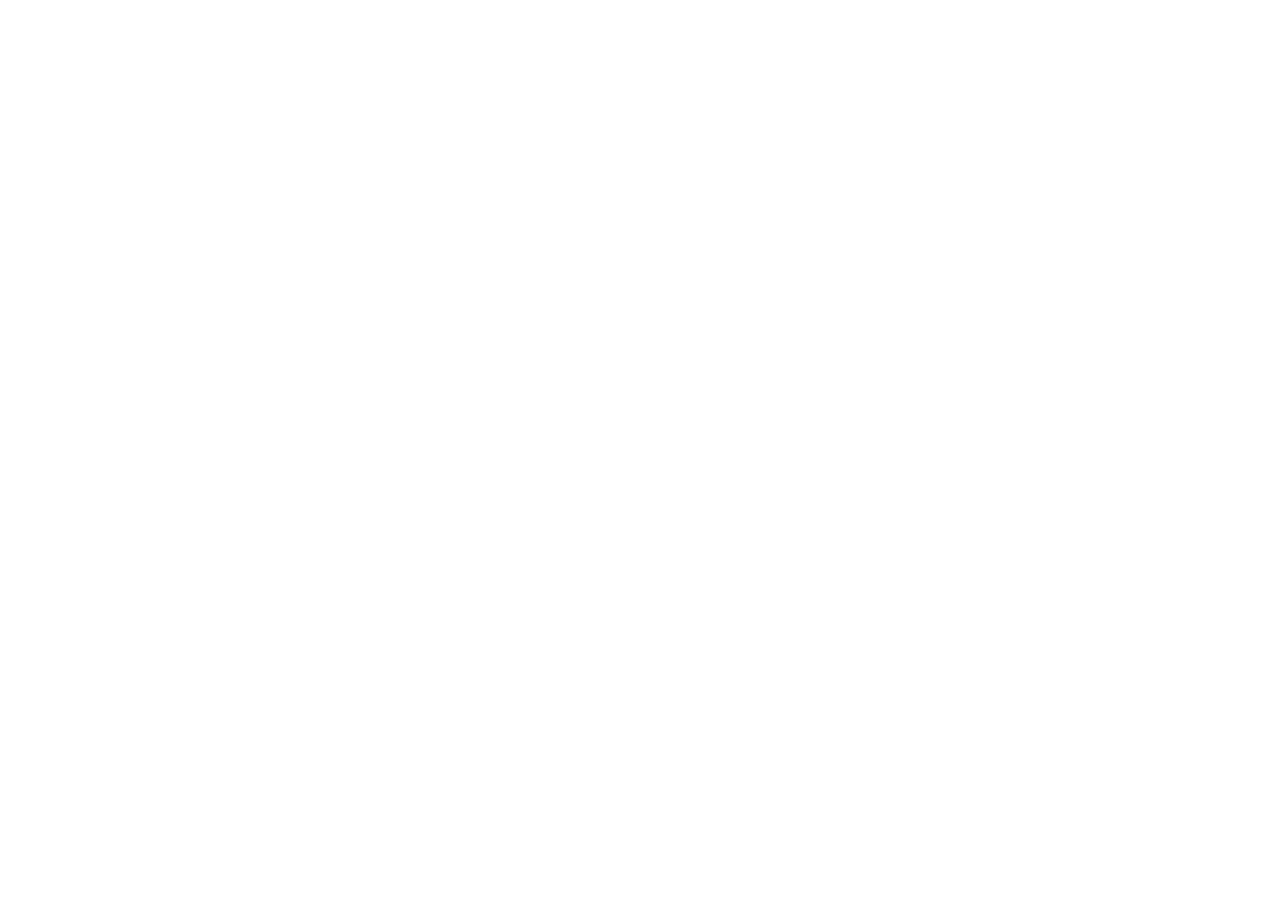
==== index.html @ 3cd995db "Add files via upload" ====
<!doctype html>
<html lang="en">
  <head>
    <meta charset="UTF-8" />
    <link rel="icon" type="image/svg+xml" href="/vite.svg" />
    <meta name="viewport" content="width=device-width, initial-scale=1.0" />
    <link rel="icon" type="image/svg+xml" href="./ptw-icon.svg" />
    <link rel="apple-touch-icon" href="./ptw-icon-192.png" />
    <link rel="manifest" href="./manifest.webmanifest" />
    <meta name="theme-color" content="#8d1118" />
    <title>PTW 2027 — Exam System</title>
    <link href="https://fonts.googleapis.com/css2?family=Montserrat:ital,wght@0,400;0,600;0,700;0,800;0,900;1,700;1,800;1,900&family=Inter:wght@400;500;600&display=swap" rel="stylesheet">
    <script type="module" crossorigin src="./assets/index-CII2FZFn.js"></script>
    <link rel="stylesheet" crossorigin href="./assets/index-BXFouOgL.css">
  </head>
  <body>
    <div id="root"></div>
  </body>
</html>
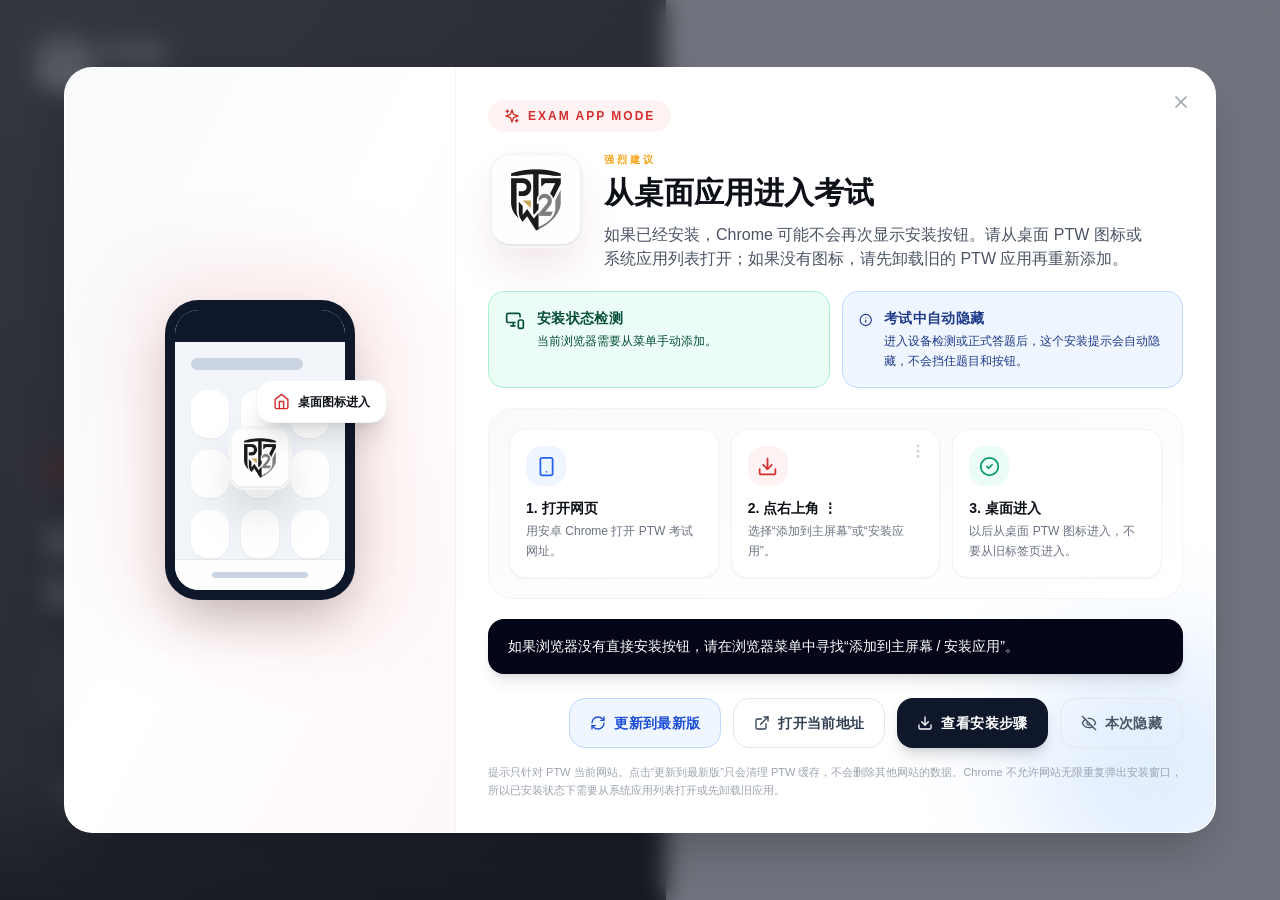
==== commit 6d220ae6: "Add files via upload" ====
--- a/index.html
+++ b/index.html
@@ -2,16 +2,15 @@
 <html lang="en">
   <head>
     <meta charset="UTF-8" />
-    <link rel="icon" type="image/svg+xml" href="/vite.svg" />
     <meta name="viewport" content="width=device-width, initial-scale=1.0" />
-    <link rel="icon" type="image/svg+xml" href="./ptw-icon.svg" />
+    <link rel="manifest" href="./manifest.webmanifest" />
+    <link rel="icon" type="image/png" href="./favicon.png" />
     <link rel="apple-touch-icon" href="./ptw-icon-192.png" />
-    <link rel="manifest" href="./manifest.webmanifest" />
-    <meta name="theme-color" content="#8d1118" />
+    <meta name="theme-color" content="#f8fafc" />
     <title>PTW 2027 — Exam System</title>
     <link href="https://fonts.googleapis.com/css2?family=Montserrat:ital,wght@0,400;0,600;0,700;0,800;0,900;1,700;1,800;1,900&family=Inter:wght@400;500;600&display=swap" rel="stylesheet">
-    <script type="module" crossorigin src="./assets/index-CII2FZFn.js"></script>
-    <link rel="stylesheet" crossorigin href="./assets/index-BXFouOgL.css">
+    <script type="module" crossorigin src="./assets/index-CwmzQbBx.js"></script>
+    <link rel="stylesheet" crossorigin href="./assets/index-B3Q05HJO.css">
   </head>
   <body>
     <div id="root"></div>
--- a/assets/index-B3Q05HJO.css
+++ b/assets/index-B3Q05HJO.css
@@ -0,0 +1 @@
+*,:before,:after{--tw-border-spacing-x: 0;--tw-border-spacing-y: 0;--tw-translate-x: 0;--tw-translate-y: 0;--tw-rotate: 0;--tw-skew-x: 0;--tw-skew-y: 0;--tw-scale-x: 1;--tw-scale-y: 1;--tw-pan-x: ;--tw-pan-y: ;--tw-pinch-zoom: ;--tw-scroll-snap-strictness: proximity;--tw-gradient-from-position: ;--tw-gradient-via-position: ;--tw-gradient-to-position: ;--tw-ordinal: ;--tw-slashed-zero: ;--tw-numeric-figure: ;--tw-numeric-spacing: ;--tw-numeric-fraction: ;--tw-ring-inset: ;--tw-ring-offset-width: 0px;--tw-ring-offset-color: #fff;--tw-ring-color: rgb(59 130 246 / .5);--tw-ring-offset-shadow: 0 0 #0000;--tw-ring-shadow: 0 0 #0000;--tw-shadow: 0 0 #0000;--tw-shadow-colored: 0 0 #0000;--tw-blur: ;--tw-brightness: ;--tw-contrast: ;--tw-grayscale: ;--tw-hue-rotate: ;--tw-invert: ;--tw-saturate: ;--tw-sepia: ;--tw-drop-shadow: ;--tw-backdrop-blur: ;--tw-backdrop-brightness: ;--tw-backdrop-contrast: ;--tw-backdrop-grayscale: ;--tw-backdrop-hue-rotate: ;--tw-backdrop-invert: ;--tw-backdrop-opacity: ;--tw-backdrop-saturate: ;--tw-backdrop-sepia: ;--tw-contain-size: ;--tw-contain-layout: ;--tw-contain-paint: ;--tw-contain-style: }::backdrop{--tw-border-spacing-x: 0;--tw-border-spacing-y: 0;--tw-translate-x: 0;--tw-translate-y: 0;--tw-rotate: 0;--tw-skew-x: 0;--tw-skew-y: 0;--tw-scale-x: 1;--tw-scale-y: 1;--tw-pan-x: ;--tw-pan-y: ;--tw-pinch-zoom: ;--tw-scroll-snap-strictness: proximity;--tw-gradient-from-position: ;--tw-gradient-via-position: ;--tw-gradient-to-position: ;--tw-ordinal: ;--tw-slashed-zero: ;--tw-numeric-figure: ;--tw-numeric-spacing: ;--tw-numeric-fraction: ;--tw-ring-inset: ;--tw-ring-offset-width: 0px;--tw-ring-offset-color: #fff;--tw-ring-color: rgb(59 130 246 / .5);--tw-ring-offset-shadow: 0 0 #0000;--tw-ring-shadow: 0 0 #0000;--tw-shadow: 0 0 #0000;--tw-shadow-colored: 0 0 #0000;--tw-blur: ;--tw-brightness: ;--tw-contrast: ;--tw-grayscale: ;--tw-hue-rotate: ;--tw-invert: ;--tw-saturate: ;--tw-sepia: ;--tw-drop-shadow: ;--tw-backdrop-blur: ;--tw-backdrop-brightness: ;--tw-backdrop-contrast: ;--tw-backdrop-grayscale: ;--tw-backdrop-hue-rotate: ;--tw-backdrop-invert: ;--tw-backdrop-opacity: ;--tw-backdrop-saturate: ;--tw-backdrop-sepia: ;--tw-contain-size: ;--tw-contain-layout: ;--tw-contain-paint: ;--tw-contain-style: }*,:before,:after{box-sizing:border-box;border-width:0;border-style:solid;border-color:#e5e7eb}:before,:after{--tw-content: ""}html,:host{line-height:1.5;-webkit-text-size-adjust:100%;-moz-tab-size:4;-o-tab-size:4;tab-size:4;font-family:ui-sans-serif,system-ui,sans-serif,"Apple Color Emoji","Segoe UI Emoji",Segoe UI Symbol,"Noto Color Emoji";font-feature-settings:normal;font-variation-settings:normal;-webkit-tap-highlight-color:transparent}body{margin:0;line-height:inherit}hr{height:0;color:inherit;border-top-width:1px}abbr:where([title]){-webkit-text-decoration:underline dotted;text-decoration:underline dotted}h1,h2,h3,h4,h5,h6{font-size:inherit;font-weight:inherit}a{color:inherit;text-decoration:inherit}b,strong{font-weight:bolder}code,kbd,samp,pre{font-family:ui-monospace,SFMono-Regular,Menlo,Monaco,Consolas,Liberation Mono,Courier New,monospace;font-feature-settings:normal;font-variation-settings:normal;font-size:1em}small{font-size:80%}sub,sup{font-size:75%;line-height:0;position:relative;vertical-align:baseline}sub{bottom:-.25em}sup{top:-.5em}table{text-indent:0;border-color:inherit;border-collapse:collapse}button,input,optgroup,select,textarea{font-family:inherit;font-feature-settings:inherit;font-variation-settings:inherit;font-size:100%;font-weight:inherit;line-height:inherit;letter-spacing:inherit;color:inherit;margin:0;padding:0}button,select{text-transform:none}button,input:where([type=button]),input:where([type=reset]),input:where([type=submit]){-webkit-appearance:button;background-color:transparent;background-image:none}:-moz-focusring{outline:auto}:-moz-ui-invalid{box-shadow:none}progress{vertical-align:baseline}::-webkit-inner-spin-button,::-webkit-outer-spin-button{height:auto}[type=search]{-webkit-appearance:textfield;outline-offset:-2px}::-webkit-search-decoration{-webkit-appearance:none}::-webkit-file-upload-button{-webkit-appearance:button;font:inherit}summary{display:list-item}blockquote,dl,dd,h1,h2,h3,h4,h5,h6,hr,figure,p,pre{margin:0}fieldset{margin:0;padding:0}legend{padding:0}ol,ul,menu{list-style:none;margin:0;padding:0}dialog{padding:0}textarea{resize:vertical}input::-moz-placeholder,textarea::-moz-placeholder{opacity:1;color:#9ca3af}input::placeholder,textarea::placeholder{opacity:1;color:#9ca3af}button,[role=button]{cursor:pointer}:disabled{cursor:default}img,svg,video,canvas,audio,iframe,embed,object{display:block;vertical-align:middle}img,video{max-width:100%;height:auto}[hidden]:where(:not([hidden=until-found])){display:none}body{font-family:Inter,sans-serif;-webkit-font-smoothing:antialiased}.\!container{width:100%!important}.container{width:100%}@media (min-width: 640px){.\!container{max-width:640px!important}.container{max-width:640px}}@media (min-width: 768px){.\!container{max-width:768px!important}.container{max-width:768px}}@media (min-width: 1024px){.\!container{max-width:1024px!important}.container{max-width:1024px}}@media (min-width: 1280px){.\!container{max-width:1280px!important}.container{max-width:1280px}}@media (min-width: 1536px){.\!container{max-width:1536px!important}.container{max-width:1536px}}.pointer-events-none{pointer-events:none}.visible{visibility:visible}.fixed{position:fixed}.absolute{position:absolute}.relative{position:relative}.sticky{position:sticky}.-inset-16{top:-4rem;right:-4rem;bottom:-4rem;left:-4rem}.-inset-8{top:-2rem;right:-2rem;bottom:-2rem;left:-2rem}.inset-0{top:0;right:0;bottom:0;left:0}.inset-3{top:.75rem;right:.75rem;bottom:.75rem;left:.75rem}.inset-x-0{left:0;right:0}.inset-y-0{top:0;bottom:0}.-bottom-16{bottom:-4rem}.-left-16{left:-4rem}.-left-20{left:-5rem}.-right-0\.5{right:-.125rem}.-right-1{right:-.25rem}.-right-16{right:-4rem}.-right-20{right:-5rem}.-right-8{right:-2rem}.-top-0\.5{top:-.125rem}.-top-1{top:-.25rem}.-top-16{top:-4rem}.-top-20{top:-5rem}.bottom-0{bottom:0}.bottom-20{bottom:5rem}.bottom-3{bottom:.75rem}.bottom-5{bottom:1.25rem}.left-0{left:0}.left-0\.5{left:.125rem}.left-1\/2{left:50%}.left-3{left:.75rem}.left-3\.5{left:.875rem}.left-4{left:1rem}.left-6{left:1.5rem}.right-0{right:0}.right-1\.5{right:.375rem}.right-2{right:.5rem}.right-3{right:.75rem}.right-4{right:1rem}.right-6{right:1.5rem}.top-0{top:0}.top-0\.5{top:.125rem}.top-1\.5{top:.375rem}.top-1\/2{top:50%}.top-2{top:.5rem}.top-20{top:5rem}.top-3{top:.75rem}.top-4{top:1rem}.top-6{top:1.5rem}.top-8{top:2rem}.top-\[116px\]{top:116px}.z-10{z-index:10}.z-30{z-index:30}.z-40{z-index:40}.z-50{z-index:50}.z-\[100\]{z-index:100}.z-\[120\]{z-index:120}.z-\[130\]{z-index:130}.z-\[35\]{z-index:35}.z-\[45\]{z-index:45}.z-\[60\]{z-index:60}.z-\[80\]{z-index:80}.z-\[90\]{z-index:90}.m-2{margin:.5rem}.mx-4{margin-left:1rem;margin-right:1rem}.mx-auto{margin-left:auto;margin-right:auto}.my-5{margin-top:1.25rem;margin-bottom:1.25rem}.-mt-2{margin-top:-.5rem}.mb-0\.5{margin-bottom:.125rem}.mb-1{margin-bottom:.25rem}.mb-1\.5{margin-bottom:.375rem}.mb-10{margin-bottom:2.5rem}.mb-2{margin-bottom:.5rem}.mb-3{margin-bottom:.75rem}.mb-4{margin-bottom:1rem}.mb-5{margin-bottom:1.25rem}.mb-6{margin-bottom:1.5rem}.mb-7{margin-bottom:1.75rem}.mb-8{margin-bottom:2rem}.ml-1{margin-left:.25rem}.ml-1\.5{margin-left:.375rem}.ml-2{margin-left:.5rem}.ml-auto{margin-left:auto}.mr-3{margin-right:.75rem}.mt-0\.5{margin-top:.125rem}.mt-1{margin-top:.25rem}.mt-1\.5{margin-top:.375rem}.mt-2{margin-top:.5rem}.mt-3{margin-top:.75rem}.mt-4{margin-top:1rem}.mt-5{margin-top:1.25rem}.mt-6{margin-top:1.5rem}.mt-8{margin-top:2rem}.line-clamp-2{overflow:hidden;display:-webkit-box;-webkit-box-orient:vertical;-webkit-line-clamp:2}.block{display:block}.inline-block{display:inline-block}.flex{display:flex}.inline-flex{display:inline-flex}.table{display:table}.grid{display:grid}.hidden{display:none}.aspect-\[16\/9\]{aspect-ratio:16/9}.aspect-square{aspect-ratio:1 / 1}.h-0\.5{height:.125rem}.h-1{height:.25rem}.h-1\.5{height:.375rem}.h-1\/2{height:50%}.h-10{height:2.5rem}.h-11{height:2.75rem}.h-12{height:3rem}.h-14{height:3.5rem}.h-16{height:4rem}.h-2{height:.5rem}.h-20{height:5rem}.h-24{height:6rem}.h-3{height:.75rem}.h-32{height:8rem}.h-36{height:9rem}.h-4{height:1rem}.h-5{height:1.25rem}.h-52{height:13rem}.h-56{height:14rem}.h-6{height:1.5rem}.h-64{height:16rem}.h-7{height:1.75rem}.h-72{height:18rem}.h-8{height:2rem}.h-80{height:20rem}.h-9{height:2.25rem}.h-\[100dvh\]{height:100dvh}.h-\[300px\]{height:300px}.h-\[min\(94vh\,920px\)\]{height:min(94vh,920px)}.h-full{height:100%}.h-screen{height:100vh}.max-h-36{max-height:9rem}.max-h-\[38dvh\]{max-height:38dvh}.max-h-\[52vh\]{max-height:52vh}.max-h-\[88vh\]{max-height:88vh}.max-h-\[90vh\]{max-height:90vh}.max-h-\[92vh\]{max-height:92vh}.min-h-14{min-height:3.5rem}.min-h-\[150px\]{min-height:150px}.min-h-\[260px\]{min-height:260px}.min-h-\[280px\]{min-height:280px}.min-h-\[340px\]{min-height:340px}.min-h-\[430px\]{min-height:430px}.min-h-\[72vh\]{min-height:72vh}.min-h-full{min-height:100%}.min-h-screen{min-height:100vh}.w-0\.5{width:.125rem}.w-1{width:.25rem}.w-1\.5{width:.375rem}.w-1\/2{width:50%}.w-1\/3{width:33.333333%}.w-10{width:2.5rem}.w-11{width:2.75rem}.w-12{width:3rem}.w-14{width:3.5rem}.w-16{width:4rem}.w-2{width:.5rem}.w-20{width:5rem}.w-24{width:6rem}.w-28{width:7rem}.w-3{width:.75rem}.w-36{width:9rem}.w-4{width:1rem}.w-5{width:1.25rem}.w-52{width:13rem}.w-56{width:14rem}.w-6{width:1.5rem}.w-64{width:16rem}.w-7{width:1.75rem}.w-72{width:18rem}.w-8{width:2rem}.w-80{width:20rem}.w-9{width:2.25rem}.w-\[190px\]{width:190px}.w-\[52\%\]{width:52%}.w-fit{width:-moz-fit-content;width:fit-content}.w-full{width:100%}.w-px{width:1px}.min-w-0{min-width:0px}.min-w-16{min-width:4rem}.min-w-\[120px\]{min-width:120px}.min-w-\[1220px\]{min-width:1220px}.min-w-\[960px\]{min-width:960px}.max-w-2xl{max-width:42rem}.max-w-3xl{max-width:48rem}.max-w-4xl{max-width:56rem}.max-w-5xl{max-width:64rem}.max-w-6xl{max-width:72rem}.max-w-7xl{max-width:80rem}.max-w-\[1500px\]{max-width:1500px}.max-w-\[180px\]{max-width:180px}.max-w-\[220px\]{max-width:220px}.max-w-\[360px\]{max-width:360px}.max-w-\[42vw\]{max-width:42vw}.max-w-\[min\(96vw\,1180px\)\]{max-width:min(96vw,1180px)}.max-w-lg{max-width:32rem}.max-w-md{max-width:28rem}.max-w-sm{max-width:24rem}.max-w-xl{max-width:36rem}.max-w-xs{max-width:20rem}.flex-1{flex:1 1 0%}.flex-shrink-0,.shrink-0{flex-shrink:0}.origin-bottom{transform-origin:bottom}.origin-left{transform-origin:left}.origin-right{transform-origin:right}.-translate-x-1\/2{--tw-translate-x: -50%;transform:translate(var(--tw-translate-x),var(--tw-translate-y)) rotate(var(--tw-rotate)) skew(var(--tw-skew-x)) skewY(var(--tw-skew-y)) scaleX(var(--tw-scale-x)) scaleY(var(--tw-scale-y))}.-translate-y-1\/2{--tw-translate-y: -50%;transform:translate(var(--tw-translate-x),var(--tw-translate-y)) rotate(var(--tw-rotate)) skew(var(--tw-skew-x)) skewY(var(--tw-skew-y)) scaleX(var(--tw-scale-x)) scaleY(var(--tw-scale-y))}.translate-x-0{--tw-translate-x: 0px;transform:translate(var(--tw-translate-x),var(--tw-translate-y)) rotate(var(--tw-rotate)) skew(var(--tw-skew-x)) skewY(var(--tw-skew-y)) scaleX(var(--tw-scale-x)) scaleY(var(--tw-scale-y))}.translate-x-\[18px\]{--tw-translate-x: 18px;transform:translate(var(--tw-translate-x),var(--tw-translate-y)) rotate(var(--tw-rotate)) skew(var(--tw-skew-x)) skewY(var(--tw-skew-y)) scaleX(var(--tw-scale-x)) scaleY(var(--tw-scale-y))}.translate-y-0{--tw-translate-y: 0px;transform:translate(var(--tw-translate-x),var(--tw-translate-y)) rotate(var(--tw-rotate)) skew(var(--tw-skew-x)) skewY(var(--tw-skew-y)) scaleX(var(--tw-scale-x)) scaleY(var(--tw-scale-y))}.translate-y-3{--tw-translate-y: .75rem;transform:translate(var(--tw-translate-x),var(--tw-translate-y)) rotate(var(--tw-rotate)) skew(var(--tw-skew-x)) skewY(var(--tw-skew-y)) scaleX(var(--tw-scale-x)) scaleY(var(--tw-scale-y))}.-rotate-6{--tw-rotate: -6deg;transform:translate(var(--tw-translate-x),var(--tw-translate-y)) rotate(var(--tw-rotate)) skew(var(--tw-skew-x)) skewY(var(--tw-skew-y)) scaleX(var(--tw-scale-x)) scaleY(var(--tw-scale-y))}.-rotate-90{--tw-rotate: -90deg;transform:translate(var(--tw-translate-x),var(--tw-translate-y)) rotate(var(--tw-rotate)) skew(var(--tw-skew-x)) skewY(var(--tw-skew-y)) scaleX(var(--tw-scale-x)) scaleY(var(--tw-scale-y))}.rotate-\[-22deg\]{--tw-rotate: -22deg;transform:translate(var(--tw-translate-x),var(--tw-translate-y)) rotate(var(--tw-rotate)) skew(var(--tw-skew-x)) skewY(var(--tw-skew-y)) scaleX(var(--tw-scale-x)) scaleY(var(--tw-scale-y))}.transform{transform:translate(var(--tw-translate-x),var(--tw-translate-y)) rotate(var(--tw-rotate)) skew(var(--tw-skew-x)) skewY(var(--tw-skew-y)) scaleX(var(--tw-scale-x)) scaleY(var(--tw-scale-y))}.animate-\[ptwInkBloom_\.9s_ease_both\]{animation:ptwInkBloom .9s ease both}.animate-\[ptwMusicNote_1\.6s_ease-in-out_infinite\]{animation:ptwMusicNote 1.6s ease-in-out infinite}.animate-\[ptwScoreCardIn_\.4s_ease_both\]{animation:ptwScoreCardIn .4s ease both}.animate-\[ptwScoreCardIn_\.55s_ease_both\]{animation:ptwScoreCardIn .55s ease both}.animate-\[ptwScoreCardIn_\.65s_ease_both\]{animation:ptwScoreCardIn .65s ease both}.animate-\[ptwScorePulse_1\.6s_ease-in-out_infinite\]{animation:ptwScorePulse 1.6s ease-in-out infinite}.animate-\[ptwScorePulse_3\.5s_ease-in-out_infinite\]{animation:ptwScorePulse 3.5s ease-in-out infinite}@keyframes pulse{50%{opacity:.5}}.animate-pulse{animation:pulse 2s cubic-bezier(.4,0,.6,1) infinite}@keyframes spin{to{transform:rotate(360deg)}}.animate-spin{animation:spin 1s linear infinite}.cursor-col-resize{cursor:col-resize}.cursor-crosshair{cursor:crosshair}.cursor-grab{cursor:grab}.cursor-not-allowed{cursor:not-allowed}.cursor-pointer{cursor:pointer}.cursor-text{cursor:text}.touch-none{touch-action:none}.select-none{-webkit-user-select:none;-moz-user-select:none;user-select:none}.resize-none{resize:none}.resize-y{resize:vertical}.resize{resize:both}.grid-cols-2{grid-template-columns:repeat(2,minmax(0,1fr))}.grid-cols-3{grid-template-columns:repeat(3,minmax(0,1fr))}.grid-cols-4{grid-template-columns:repeat(4,minmax(0,1fr))}.grid-cols-5{grid-template-columns:repeat(5,minmax(0,1fr))}.grid-cols-\[120px_1fr\]{grid-template-columns:120px 1fr}.flex-col{flex-direction:column}.flex-wrap{flex-wrap:wrap}.items-start{align-items:flex-start}.items-end{align-items:flex-end}.items-center{align-items:center}.items-baseline{align-items:baseline}.items-stretch{align-items:stretch}.justify-end{justify-content:flex-end}.justify-center{justify-content:center}.justify-between{justify-content:space-between}.gap-0{gap:0px}.gap-1{gap:.25rem}.gap-1\.5{gap:.375rem}.gap-2{gap:.5rem}.gap-2\.5{gap:.625rem}.gap-3{gap:.75rem}.gap-4{gap:1rem}.gap-5{gap:1.25rem}.gap-6{gap:1.5rem}.gap-x-28{-moz-column-gap:7rem;column-gap:7rem}.gap-y-24{row-gap:6rem}.space-y-0\.5>:not([hidden])~:not([hidden]){--tw-space-y-reverse: 0;margin-top:calc(.125rem * calc(1 - var(--tw-space-y-reverse)));margin-bottom:calc(.125rem * var(--tw-space-y-reverse))}.space-y-1>:not([hidden])~:not([hidden]){--tw-space-y-reverse: 0;margin-top:calc(.25rem * calc(1 - var(--tw-space-y-reverse)));margin-bottom:calc(.25rem * var(--tw-space-y-reverse))}.space-y-1\.5>:not([hidden])~:not([hidden]){--tw-space-y-reverse: 0;margin-top:calc(.375rem * calc(1 - var(--tw-space-y-reverse)));margin-bottom:calc(.375rem * var(--tw-space-y-reverse))}.space-y-10>:not([hidden])~:not([hidden]){--tw-space-y-reverse: 0;margin-top:calc(2.5rem * calc(1 - var(--tw-space-y-reverse)));margin-bottom:calc(2.5rem * var(--tw-space-y-reverse))}.space-y-2>:not([hidden])~:not([hidden]){--tw-space-y-reverse: 0;margin-top:calc(.5rem * calc(1 - var(--tw-space-y-reverse)));margin-bottom:calc(.5rem * var(--tw-space-y-reverse))}.space-y-2\.5>:not([hidden])~:not([hidden]){--tw-space-y-reverse: 0;margin-top:calc(.625rem * calc(1 - var(--tw-space-y-reverse)));margin-bottom:calc(.625rem * var(--tw-space-y-reverse))}.space-y-3>:not([hidden])~:not([hidden]){--tw-space-y-reverse: 0;margin-top:calc(.75rem * calc(1 - var(--tw-space-y-reverse)));margin-bottom:calc(.75rem * var(--tw-space-y-reverse))}.space-y-4>:not([hidden])~:not([hidden]){--tw-space-y-reverse: 0;margin-top:calc(1rem * calc(1 - var(--tw-space-y-reverse)));margin-bottom:calc(1rem * var(--tw-space-y-reverse))}.space-y-5>:not([hidden])~:not([hidden]){--tw-space-y-reverse: 0;margin-top:calc(1.25rem * calc(1 - var(--tw-space-y-reverse)));margin-bottom:calc(1.25rem * var(--tw-space-y-reverse))}.space-y-6>:not([hidden])~:not([hidden]){--tw-space-y-reverse: 0;margin-top:calc(1.5rem * calc(1 - var(--tw-space-y-reverse)));margin-bottom:calc(1.5rem * var(--tw-space-y-reverse))}.overflow-hidden{overflow:hidden}.overflow-x-auto{overflow-x:auto}.overflow-y-auto{overflow-y:auto}.truncate{overflow:hidden;text-overflow:ellipsis;white-space:nowrap}.whitespace-nowrap{white-space:nowrap}.whitespace-pre-line{white-space:pre-line}.whitespace-pre-wrap{white-space:pre-wrap}.break-words{overflow-wrap:break-word}.rounded{border-radius:.25rem}.rounded-2xl{border-radius:1rem}.rounded-3xl{border-radius:1.5rem}.rounded-\[24px\]{border-radius:24px}.rounded-\[26px\]{border-radius:26px}.rounded-\[28px\]{border-radius:28px}.rounded-\[2rem\]{border-radius:2rem}.rounded-\[34px\]{border-radius:34px}.rounded-\[3rem\]{border-radius:3rem}.rounded-\[48px\]{border-radius:48px}.rounded-\[999px_999px_28px_28px\]{border-radius:999px 999px 28px 28px}.rounded-full{border-radius:9999px}.rounded-lg{border-radius:.5rem}.rounded-md{border-radius:.375rem}.rounded-sm{border-radius:.125rem}.rounded-xl{border-radius:.75rem}.rounded-t-3xl{border-top-left-radius:1.5rem;border-top-right-radius:1.5rem}.border{border-width:1px}.border-2{border-width:2px}.border-\[10px\]{border-width:10px}.border-b{border-bottom-width:1px}.border-r{border-right-width:1px}.border-t{border-top-width:1px}.border-dashed{border-style:dashed}.border-amber-100{--tw-border-opacity: 1;border-color:rgb(254 243 199 / var(--tw-border-opacity, 1))}.border-amber-200{--tw-border-opacity: 1;border-color:rgb(253 230 138 / var(--tw-border-opacity, 1))}.border-amber-300{--tw-border-opacity: 1;border-color:rgb(252 211 77 / var(--tw-border-opacity, 1))}.border-black\/10{border-color:#0000001a}.border-blue-100{--tw-border-opacity: 1;border-color:rgb(219 234 254 / var(--tw-border-opacity, 1))}.border-blue-200{--tw-border-opacity: 1;border-color:rgb(191 219 254 / var(--tw-border-opacity, 1))}.border-emerald-200{--tw-border-opacity: 1;border-color:rgb(167 243 208 / var(--tw-border-opacity, 1))}.border-gray-100{--tw-border-opacity: 1;border-color:rgb(243 244 246 / var(--tw-border-opacity, 1))}.border-gray-200{--tw-border-opacity: 1;border-color:rgb(229 231 235 / var(--tw-border-opacity, 1))}.border-gray-300{--tw-border-opacity: 1;border-color:rgb(209 213 219 / var(--tw-border-opacity, 1))}.border-gray-50{--tw-border-opacity: 1;border-color:rgb(249 250 251 / var(--tw-border-opacity, 1))}.border-green-100{--tw-border-opacity: 1;border-color:rgb(220 252 231 / var(--tw-border-opacity, 1))}.border-green-200{--tw-border-opacity: 1;border-color:rgb(187 247 208 / var(--tw-border-opacity, 1))}.border-green-300{--tw-border-opacity: 1;border-color:rgb(134 239 172 / var(--tw-border-opacity, 1))}.border-green-300\/20{border-color:#86efac33}.border-green-300\/25{border-color:#86efac40}.border-ptw-gold\/20{border-color:#f59e0b33}.border-ptw-gold\/30{border-color:#f59e0b4d}.border-ptw-gold\/70{border-color:#f59e0bb3}.border-ptw-red{--tw-border-opacity: 1;border-color:rgb(211 47 47 / var(--tw-border-opacity, 1))}.border-ptw-red\/15{border-color:#d32f2f26}.border-ptw-red\/20{border-color:#d32f2f33}.border-ptw-red\/30{border-color:#d32f2f4d}.border-ptw-red\/40{border-color:#d32f2f66}.border-purple-200{--tw-border-opacity: 1;border-color:rgb(233 213 255 / var(--tw-border-opacity, 1))}.border-red-100{--tw-border-opacity: 1;border-color:rgb(254 226 226 / var(--tw-border-opacity, 1))}.border-red-200{--tw-border-opacity: 1;border-color:rgb(254 202 202 / var(--tw-border-opacity, 1))}.border-slate-100{--tw-border-opacity: 1;border-color:rgb(241 245 249 / var(--tw-border-opacity, 1))}.border-slate-200{--tw-border-opacity: 1;border-color:rgb(226 232 240 / var(--tw-border-opacity, 1))}.border-slate-800{--tw-border-opacity: 1;border-color:rgb(30 41 59 / var(--tw-border-opacity, 1))}.border-slate-900{--tw-border-opacity: 1;border-color:rgb(15 23 42 / var(--tw-border-opacity, 1))}.border-white{--tw-border-opacity: 1;border-color:rgb(255 255 255 / var(--tw-border-opacity, 1))}.border-white\/10{border-color:#ffffff1a}.border-white\/15{border-color:#ffffff26}.border-white\/20{border-color:#fff3}.border-white\/30{border-color:#ffffff4d}.border-white\/70{border-color:#ffffffb3}.border-t-ptw-red{--tw-border-opacity: 1;border-top-color:rgb(211 47 47 / var(--tw-border-opacity, 1))}.border-t-white{--tw-border-opacity: 1;border-top-color:rgb(255 255 255 / var(--tw-border-opacity, 1))}.bg-\[\#efe0c7\]{--tw-bg-opacity: 1;background-color:rgb(239 224 199 / var(--tw-bg-opacity, 1))}.bg-\[\#f0f2f5\]{--tw-bg-opacity: 1;background-color:rgb(240 242 245 / var(--tw-bg-opacity, 1))}.bg-\[\#f8fafc\]{--tw-bg-opacity: 1;background-color:rgb(248 250 252 / var(--tw-bg-opacity, 1))}.bg-\[\#fbfaf6\]{--tw-bg-opacity: 1;background-color:rgb(251 250 246 / var(--tw-bg-opacity, 1))}.bg-amber-100{--tw-bg-opacity: 1;background-color:rgb(254 243 199 / var(--tw-bg-opacity, 1))}.bg-amber-400{--tw-bg-opacity: 1;background-color:rgb(251 191 36 / var(--tw-bg-opacity, 1))}.bg-amber-400\/10{background-color:#fbbf241a}.bg-amber-50{--tw-bg-opacity: 1;background-color:rgb(255 251 235 / var(--tw-bg-opacity, 1))}.bg-amber-50\/30{background-color:#fffbeb4d}.bg-amber-50\/70{background-color:#fffbebb3}.bg-amber-50\/80{background-color:#fffbebcc}.bg-amber-500{--tw-bg-opacity: 1;background-color:rgb(245 158 11 / var(--tw-bg-opacity, 1))}.bg-black\/20{background-color:#0003}.bg-black\/5{background-color:#0000000d}.bg-black\/50{background-color:#00000080}.bg-black\/60{background-color:#0009}.bg-black\/70{background-color:#000000b3}.bg-black\/80{background-color:#000c}.bg-black\/90{background-color:#000000e6}.bg-blue-200\/50{background-color:#bfdbfe80}.bg-blue-50{--tw-bg-opacity: 1;background-color:rgb(239 246 255 / var(--tw-bg-opacity, 1))}.bg-blue-50\/70{background-color:#eff6ffb3}.bg-blue-500{--tw-bg-opacity: 1;background-color:rgb(59 130 246 / var(--tw-bg-opacity, 1))}.bg-blue-600{--tw-bg-opacity: 1;background-color:rgb(37 99 235 / var(--tw-bg-opacity, 1))}.bg-cyan-50{--tw-bg-opacity: 1;background-color:rgb(236 254 255 / var(--tw-bg-opacity, 1))}.bg-emerald-50{--tw-bg-opacity: 1;background-color:rgb(236 253 245 / var(--tw-bg-opacity, 1))}.bg-gray-100{--tw-bg-opacity: 1;background-color:rgb(243 244 246 / var(--tw-bg-opacity, 1))}.bg-gray-200{--tw-bg-opacity: 1;background-color:rgb(229 231 235 / var(--tw-bg-opacity, 1))}.bg-gray-300{--tw-bg-opacity: 1;background-color:rgb(209 213 219 / var(--tw-bg-opacity, 1))}.bg-gray-400{--tw-bg-opacity: 1;background-color:rgb(156 163 175 / var(--tw-bg-opacity, 1))}.bg-gray-50{--tw-bg-opacity: 1;background-color:rgb(249 250 251 / var(--tw-bg-opacity, 1))}.bg-gray-700{--tw-bg-opacity: 1;background-color:rgb(55 65 81 / var(--tw-bg-opacity, 1))}.bg-green-100{--tw-bg-opacity: 1;background-color:rgb(220 252 231 / var(--tw-bg-opacity, 1))}.bg-green-400\/10{background-color:#4ade801a}.bg-green-50{--tw-bg-opacity: 1;background-color:rgb(240 253 244 / var(--tw-bg-opacity, 1))}.bg-green-500{--tw-bg-opacity: 1;background-color:rgb(34 197 94 / var(--tw-bg-opacity, 1))}.bg-green-500\/15{background-color:#22c55e26}.bg-indigo-50{--tw-bg-opacity: 1;background-color:rgb(238 242 255 / var(--tw-bg-opacity, 1))}.bg-orange-50{--tw-bg-opacity: 1;background-color:rgb(255 247 237 / var(--tw-bg-opacity, 1))}.bg-ptw-dark{--tw-bg-opacity: 1;background-color:rgb(13 17 23 / var(--tw-bg-opacity, 1))}.bg-ptw-dark\/85{background-color:#0d1117d9}.bg-ptw-dark\/90{background-color:#0d1117e6}.bg-ptw-gold{--tw-bg-opacity: 1;background-color:rgb(245 158 11 / var(--tw-bg-opacity, 1))}.bg-ptw-gold\/10{background-color:#f59e0b1a}.bg-ptw-gold\/15{background-color:#f59e0b26}.bg-ptw-gold\/25{background-color:#f59e0b40}.bg-ptw-navy\/80{background-color:#1a2332cc}.bg-ptw-red{--tw-bg-opacity: 1;background-color:rgb(211 47 47 / var(--tw-bg-opacity, 1))}.bg-ptw-red-light{--tw-bg-opacity: 1;background-color:rgb(254 242 242 / var(--tw-bg-opacity, 1))}.bg-ptw-red\/10{background-color:#d32f2f1a}.bg-ptw-red\/15{background-color:#d32f2f26}.bg-ptw-red\/20{background-color:#d32f2f33}.bg-purple-50{--tw-bg-opacity: 1;background-color:rgb(250 245 255 / var(--tw-bg-opacity, 1))}.bg-red-100{--tw-bg-opacity: 1;background-color:rgb(254 226 226 / var(--tw-bg-opacity, 1))}.bg-red-200\/40{background-color:#fecaca66}.bg-red-400\/10{background-color:#f871711a}.bg-red-50{--tw-bg-opacity: 1;background-color:rgb(254 242 242 / var(--tw-bg-opacity, 1))}.bg-red-50\/70{background-color:#fef2f2b3}.bg-slate-100{--tw-bg-opacity: 1;background-color:rgb(241 245 249 / var(--tw-bg-opacity, 1))}.bg-slate-300{--tw-bg-opacity: 1;background-color:rgb(203 213 225 / var(--tw-bg-opacity, 1))}.bg-slate-50{--tw-bg-opacity: 1;background-color:rgb(248 250 252 / var(--tw-bg-opacity, 1))}.bg-slate-50\/60{background-color:#f8fafc99}.bg-slate-900{--tw-bg-opacity: 1;background-color:rgb(15 23 42 / var(--tw-bg-opacity, 1))}.bg-slate-950{--tw-bg-opacity: 1;background-color:rgb(2 6 23 / var(--tw-bg-opacity, 1))}.bg-slate-950\/55{background-color:#0206178c}.bg-white{--tw-bg-opacity: 1;background-color:rgb(255 255 255 / var(--tw-bg-opacity, 1))}.bg-white\/10{background-color:#ffffff1a}.bg-white\/15{background-color:#ffffff26}.bg-white\/20{background-color:#fff3}.bg-white\/25{background-color:#ffffff40}.bg-white\/5{background-color:#ffffff0d}.bg-white\/60{background-color:#fff9}.bg-white\/70{background-color:#ffffffb3}.bg-white\/75{background-color:#ffffffbf}.bg-white\/80{background-color:#fffc}.bg-white\/85{background-color:#ffffffd9}.bg-white\/90{background-color:#ffffffe6}.bg-white\/95{background-color:#fffffff2}.bg-white\/\[0\.035\]{background-color:#ffffff09}.bg-white\/\[0\.04\]{background-color:#ffffff0a}.bg-gradient-to-b{background-image:linear-gradient(to bottom,var(--tw-gradient-stops))}.bg-gradient-to-br{background-image:linear-gradient(to bottom right,var(--tw-gradient-stops))}.bg-gradient-to-r{background-image:linear-gradient(to right,var(--tw-gradient-stops))}.bg-gradient-to-t{background-image:linear-gradient(to top,var(--tw-gradient-stops))}.from-amber-50{--tw-gradient-from: #fffbeb var(--tw-gradient-from-position);--tw-gradient-to: rgb(255 251 235 / 0) var(--tw-gradient-to-position);--tw-gradient-stops: var(--tw-gradient-from), var(--tw-gradient-to)}.from-black\/30{--tw-gradient-from: rgb(0 0 0 / .3) var(--tw-gradient-from-position);--tw-gradient-to: rgb(0 0 0 / 0) var(--tw-gradient-to-position);--tw-gradient-stops: var(--tw-gradient-from), var(--tw-gradient-to)}.from-gray-50{--tw-gradient-from: #f9fafb var(--tw-gradient-from-position);--tw-gradient-to: rgb(249 250 251 / 0) var(--tw-gradient-to-position);--tw-gradient-stops: var(--tw-gradient-from), var(--tw-gradient-to)}.from-green-400{--tw-gradient-from: #4ade80 var(--tw-gradient-from-position);--tw-gradient-to: rgb(74 222 128 / 0) var(--tw-gradient-to-position);--tw-gradient-stops: var(--tw-gradient-from), var(--tw-gradient-to)}.from-ptw-dark{--tw-gradient-from: #0d1117 var(--tw-gradient-from-position);--tw-gradient-to: rgb(13 17 23 / 0) var(--tw-gradient-to-position);--tw-gradient-stops: var(--tw-gradient-from), var(--tw-gradient-to)}.from-ptw-red{--tw-gradient-from: #d32f2f var(--tw-gradient-from-position);--tw-gradient-to: rgb(211 47 47 / 0) var(--tw-gradient-to-position);--tw-gradient-stops: var(--tw-gradient-from), var(--tw-gradient-to)}.from-slate-50{--tw-gradient-from: #f8fafc var(--tw-gradient-from-position);--tw-gradient-to: rgb(248 250 252 / 0) var(--tw-gradient-to-position);--tw-gradient-stops: var(--tw-gradient-from), var(--tw-gradient-to)}.from-white{--tw-gradient-from: #fff var(--tw-gradient-from-position);--tw-gradient-to: rgb(255 255 255 / 0) var(--tw-gradient-to-position);--tw-gradient-stops: var(--tw-gradient-from), var(--tw-gradient-to)}.via-amber-400{--tw-gradient-to: rgb(251 191 36 / 0) var(--tw-gradient-to-position);--tw-gradient-stops: var(--tw-gradient-from), #fbbf24 var(--tw-gradient-via-position), var(--tw-gradient-to)}.via-ptw-red\/50{--tw-gradient-to: rgb(211 47 47 / 0) var(--tw-gradient-to-position);--tw-gradient-stops: var(--tw-gradient-from), rgb(211 47 47 / .5) var(--tw-gradient-via-position), var(--tw-gradient-to)}.via-slate-900{--tw-gradient-to: rgb(15 23 42 / 0) var(--tw-gradient-to-position);--tw-gradient-stops: var(--tw-gradient-from), #0f172a var(--tw-gradient-via-position), var(--tw-gradient-to)}.via-white{--tw-gradient-to: rgb(255 255 255 / 0) var(--tw-gradient-to-position);--tw-gradient-stops: var(--tw-gradient-from), #fff var(--tw-gradient-via-position), var(--tw-gradient-to)}.to-blue-500{--tw-gradient-to: #3b82f6 var(--tw-gradient-to-position)}.to-green-600{--tw-gradient-to: #16a34a var(--tw-gradient-to-position)}.to-ptw-gold{--tw-gradient-to: #f59e0b var(--tw-gradient-to-position)}.to-ptw-navy{--tw-gradient-to: #1a2332 var(--tw-gradient-to-position)}.to-ptw-red-dark{--tw-gradient-to: #b71c1c var(--tw-gradient-to-position)}.to-red-50{--tw-gradient-to: #fef2f2 var(--tw-gradient-to-position)}.to-red-50\/60{--tw-gradient-to: rgb(254 242 242 / .6) var(--tw-gradient-to-position)}.to-rose-700{--tw-gradient-to: #be123c var(--tw-gradient-to-position)}.to-slate-50{--tw-gradient-to: #f8fafc var(--tw-gradient-to-position)}.to-transparent{--tw-gradient-to: transparent var(--tw-gradient-to-position)}.to-white{--tw-gradient-to: #fff var(--tw-gradient-to-position)}.object-cover{-o-object-fit:cover;object-fit:cover}.p-1{padding:.25rem}.p-1\.5{padding:.375rem}.p-10{padding:2.5rem}.p-2{padding:.5rem}.p-2\.5{padding:.625rem}.p-3{padding:.75rem}.p-3\.5{padding:.875rem}.p-4{padding:1rem}.p-5{padding:1.25rem}.p-6{padding:1.5rem}.p-7{padding:1.75rem}.p-8{padding:2rem}.p-9{padding:2.25rem}.px-0\.5{padding-left:.125rem;padding-right:.125rem}.px-1{padding-left:.25rem;padding-right:.25rem}.px-1\.5{padding-left:.375rem;padding-right:.375rem}.px-2{padding-left:.5rem;padding-right:.5rem}.px-2\.5{padding-left:.625rem;padding-right:.625rem}.px-3{padding-left:.75rem;padding-right:.75rem}.px-3\.5{padding-left:.875rem;padding-right:.875rem}.px-4{padding-left:1rem;padding-right:1rem}.px-5{padding-left:1.25rem;padding-right:1.25rem}.px-6{padding-left:1.5rem;padding-right:1.5rem}.px-7{padding-left:1.75rem;padding-right:1.75rem}.px-8{padding-left:2rem;padding-right:2rem}.py-0\.5{padding-top:.125rem;padding-bottom:.125rem}.py-1{padding-top:.25rem;padding-bottom:.25rem}.py-1\.5{padding-top:.375rem;padding-bottom:.375rem}.py-10{padding-top:2.5rem;padding-bottom:2.5rem}.py-12{padding-top:3rem;padding-bottom:3rem}.py-16{padding-top:4rem;padding-bottom:4rem}.py-2{padding-top:.5rem;padding-bottom:.5rem}.py-2\.5{padding-top:.625rem;padding-bottom:.625rem}.py-20{padding-top:5rem;padding-bottom:5rem}.py-3{padding-top:.75rem;padding-bottom:.75rem}.py-3\.5{padding-top:.875rem;padding-bottom:.875rem}.py-4{padding-top:1rem;padding-bottom:1rem}.py-5{padding-top:1.25rem;padding-bottom:1.25rem}.py-6{padding-top:1.5rem;padding-bottom:1.5rem}.py-7{padding-top:1.75rem;padding-bottom:1.75rem}.py-8{padding-top:2rem;padding-bottom:2rem}.pb-10{padding-bottom:2.5rem}.pb-14{padding-bottom:3.5rem}.pb-2\.5{padding-bottom:.625rem}.pl-4{padding-left:1rem}.pl-8{padding-left:2rem}.pl-9{padding-left:2.25rem}.pr-1{padding-right:.25rem}.pr-12{padding-right:3rem}.pr-2{padding-right:.5rem}.pr-4{padding-right:1rem}.pr-7{padding-right:1.75rem}.pr-8{padding-right:2rem}.pt-2{padding-top:.5rem}.pt-5{padding-top:1.25rem}.pt-8{padding-top:2rem}.text-left{text-align:left}.text-center{text-align:center}.text-right{text-align:right}.align-top{vertical-align:top}.font-body{font-family:Inter,sans-serif}.font-heading{font-family:Montserrat,sans-serif}.font-mono{font-family:ui-monospace,SFMono-Regular,Menlo,Monaco,Consolas,Liberation Mono,Courier New,monospace}.text-2xl{font-size:1.5rem;line-height:2rem}.text-3xl{font-size:1.875rem;line-height:2.25rem}.text-4xl{font-size:2.25rem;line-height:2.5rem}.text-5xl{font-size:3rem;line-height:1}.text-6xl{font-size:3.75rem;line-height:1}.text-7xl{font-size:4.5rem;line-height:1}.text-\[10px\]{font-size:10px}.text-\[11px\]{font-size:11px}.text-\[120px\]{font-size:120px}.text-\[80px\]{font-size:80px}.text-\[9px\]{font-size:9px}.text-base{font-size:1rem;line-height:1.5rem}.text-lg{font-size:1.125rem;line-height:1.75rem}.text-sm{font-size:.875rem;line-height:1.25rem}.text-xl{font-size:1.25rem;line-height:1.75rem}.text-xs{font-size:.75rem;line-height:1rem}.font-black{font-weight:900}.font-bold{font-weight:700}.font-medium{font-weight:500}.font-normal{font-weight:400}.font-semibold{font-weight:600}.uppercase{text-transform:uppercase}.capitalize{text-transform:capitalize}.italic{font-style:italic}.tabular-nums{--tw-numeric-spacing: tabular-nums;font-variant-numeric:var(--tw-ordinal) var(--tw-slashed-zero) var(--tw-numeric-figure) var(--tw-numeric-spacing) var(--tw-numeric-fraction)}.leading-7{line-height:1.75rem}.leading-\[1\.05\]{line-height:1.05}.leading-\[1\.85\]{line-height:1.85}.leading-none{line-height:1}.leading-relaxed{line-height:1.625}.leading-snug{line-height:1.375}.leading-tight{line-height:1.25}.tracking-\[0\.2em\]{letter-spacing:.2em}.tracking-\[0\.32em\]{letter-spacing:.32em}.tracking-\[2px\]{letter-spacing:2px}.tracking-\[3px\]{letter-spacing:3px}.tracking-\[4px\]{letter-spacing:4px}.tracking-tight{letter-spacing:-.025em}.tracking-wide{letter-spacing:.025em}.tracking-wider{letter-spacing:.05em}.tracking-widest{letter-spacing:.1em}.text-amber-200{--tw-text-opacity: 1;color:rgb(253 230 138 / var(--tw-text-opacity, 1))}.text-amber-500{--tw-text-opacity: 1;color:rgb(245 158 11 / var(--tw-text-opacity, 1))}.text-amber-600{--tw-text-opacity: 1;color:rgb(217 119 6 / var(--tw-text-opacity, 1))}.text-amber-700{--tw-text-opacity: 1;color:rgb(180 83 9 / var(--tw-text-opacity, 1))}.text-amber-800{--tw-text-opacity: 1;color:rgb(146 64 14 / var(--tw-text-opacity, 1))}.text-amber-800\/80{color:#92400ecc}.text-amber-900{--tw-text-opacity: 1;color:rgb(120 53 15 / var(--tw-text-opacity, 1))}.text-blue-500{--tw-text-opacity: 1;color:rgb(59 130 246 / var(--tw-text-opacity, 1))}.text-blue-600{--tw-text-opacity: 1;color:rgb(37 99 235 / var(--tw-text-opacity, 1))}.text-blue-700{--tw-text-opacity: 1;color:rgb(29 78 216 / var(--tw-text-opacity, 1))}.text-blue-800{--tw-text-opacity: 1;color:rgb(30 64 175 / var(--tw-text-opacity, 1))}.text-blue-900{--tw-text-opacity: 1;color:rgb(30 58 138 / var(--tw-text-opacity, 1))}.text-blue-900\/80{color:#1e3a8acc}.text-cyan-600{--tw-text-opacity: 1;color:rgb(8 145 178 / var(--tw-text-opacity, 1))}.text-emerald-600{--tw-text-opacity: 1;color:rgb(5 150 105 / var(--tw-text-opacity, 1))}.text-emerald-900{--tw-text-opacity: 1;color:rgb(6 78 59 / var(--tw-text-opacity, 1))}.text-gray-300{--tw-text-opacity: 1;color:rgb(209 213 219 / var(--tw-text-opacity, 1))}.text-gray-400{--tw-text-opacity: 1;color:rgb(156 163 175 / var(--tw-text-opacity, 1))}.text-gray-500{--tw-text-opacity: 1;color:rgb(107 114 128 / var(--tw-text-opacity, 1))}.text-gray-600{--tw-text-opacity: 1;color:rgb(75 85 99 / var(--tw-text-opacity, 1))}.text-gray-700{--tw-text-opacity: 1;color:rgb(55 65 81 / var(--tw-text-opacity, 1))}.text-gray-800{--tw-text-opacity: 1;color:rgb(31 41 55 / var(--tw-text-opacity, 1))}.text-green-300{--tw-text-opacity: 1;color:rgb(134 239 172 / var(--tw-text-opacity, 1))}.text-green-500{--tw-text-opacity: 1;color:rgb(34 197 94 / var(--tw-text-opacity, 1))}.text-green-600{--tw-text-opacity: 1;color:rgb(22 163 74 / var(--tw-text-opacity, 1))}.text-green-700{--tw-text-opacity: 1;color:rgb(21 128 61 / var(--tw-text-opacity, 1))}.text-green-800{--tw-text-opacity: 1;color:rgb(22 101 52 / var(--tw-text-opacity, 1))}.text-indigo-600{--tw-text-opacity: 1;color:rgb(79 70 229 / var(--tw-text-opacity, 1))}.text-orange-600{--tw-text-opacity: 1;color:rgb(234 88 12 / var(--tw-text-opacity, 1))}.text-ptw-dark{--tw-text-opacity: 1;color:rgb(13 17 23 / var(--tw-text-opacity, 1))}.text-ptw-dark\/25{color:#0d111740}.text-ptw-dark\/35{color:#0d111759}.text-ptw-dark\/40{color:#0d111766}.text-ptw-dark\/45{color:#0d111773}.text-ptw-dark\/50{color:#0d111780}.text-ptw-dark\/55{color:#0d11178c}.text-ptw-dark\/65{color:#0d1117a6}.text-ptw-gold{--tw-text-opacity: 1;color:rgb(245 158 11 / var(--tw-text-opacity, 1))}.text-ptw-gold\/70{color:#f59e0bb3}.text-ptw-gold\/80{color:#f59e0bcc}.text-ptw-red{--tw-text-opacity: 1;color:rgb(211 47 47 / var(--tw-text-opacity, 1))}.text-ptw-red-dark{--tw-text-opacity: 1;color:rgb(183 28 28 / var(--tw-text-opacity, 1))}.text-ptw-red\/35{color:#d32f2f59}.text-ptw-red\/45{color:#d32f2f73}.text-ptw-red\/60{color:#d32f2f99}.text-ptw-red\/70{color:#d32f2fb3}.text-purple-600{--tw-text-opacity: 1;color:rgb(147 51 234 / var(--tw-text-opacity, 1))}.text-purple-700{--tw-text-opacity: 1;color:rgb(126 34 206 / var(--tw-text-opacity, 1))}.text-red-200{--tw-text-opacity: 1;color:rgb(254 202 202 / var(--tw-text-opacity, 1))}.text-red-300{--tw-text-opacity: 1;color:rgb(252 165 165 / var(--tw-text-opacity, 1))}.text-red-600{--tw-text-opacity: 1;color:rgb(220 38 38 / var(--tw-text-opacity, 1))}.text-red-700{--tw-text-opacity: 1;color:rgb(185 28 28 / var(--tw-text-opacity, 1))}.text-slate-600{--tw-text-opacity: 1;color:rgb(71 85 105 / var(--tw-text-opacity, 1))}.text-slate-700{--tw-text-opacity: 1;color:rgb(51 65 85 / var(--tw-text-opacity, 1))}.text-white{--tw-text-opacity: 1;color:rgb(255 255 255 / var(--tw-text-opacity, 1))}.text-white\/15{color:#ffffff26}.text-white\/20{color:#fff3}.text-white\/25{color:#ffffff40}.text-white\/30{color:#ffffff4d}.text-white\/35{color:#ffffff59}.text-white\/40{color:#fff6}.text-white\/45{color:#ffffff73}.text-white\/5{color:#ffffff0d}.text-white\/50{color:#ffffff80}.text-white\/55{color:#ffffff8c}.text-white\/60{color:#fff9}.text-white\/65{color:#ffffffa6}.text-white\/70{color:#ffffffb3}.line-through{text-decoration-line:line-through}.accent-ptw-gold{accent-color:#f59e0b}.accent-red-600{accent-color:#dc2626}.opacity-0{opacity:0}.opacity-100{opacity:1}.opacity-25{opacity:.25}.opacity-30{opacity:.3}.opacity-35{opacity:.35}.opacity-40{opacity:.4}.opacity-45{opacity:.45}.opacity-50{opacity:.5}.opacity-60{opacity:.6}.opacity-70{opacity:.7}.opacity-\[0\.04\]{opacity:.04}.opacity-\[0\.05\]{opacity:.05}.shadow{--tw-shadow: 0 1px 3px 0 rgb(0 0 0 / .1), 0 1px 2px -1px rgb(0 0 0 / .1);--tw-shadow-colored: 0 1px 3px 0 var(--tw-shadow-color), 0 1px 2px -1px var(--tw-shadow-color);box-shadow:var(--tw-ring-offset-shadow, 0 0 #0000),var(--tw-ring-shadow, 0 0 #0000),var(--tw-shadow)}.shadow-2xl{--tw-shadow: 0 25px 50px -12px rgb(0 0 0 / .25);--tw-shadow-colored: 0 25px 50px -12px var(--tw-shadow-color);box-shadow:var(--tw-ring-offset-shadow, 0 0 #0000),var(--tw-ring-shadow, 0 0 #0000),var(--tw-shadow)}.shadow-\[0_0_70px_rgba\(245\,158\,11\,\.45\)\]{--tw-shadow: 0 0 70px rgba(245,158,11,.45);--tw-shadow-colored: 0 0 70px var(--tw-shadow-color);box-shadow:var(--tw-ring-offset-shadow, 0 0 #0000),var(--tw-ring-shadow, 0 0 #0000),var(--tw-shadow)}.shadow-inner{--tw-shadow: inset 0 2px 4px 0 rgb(0 0 0 / .05);--tw-shadow-colored: inset 0 2px 4px 0 var(--tw-shadow-color);box-shadow:var(--tw-ring-offset-shadow, 0 0 #0000),var(--tw-ring-shadow, 0 0 #0000),var(--tw-shadow)}.shadow-lg{--tw-shadow: 0 10px 15px -3px rgb(0 0 0 / .1), 0 4px 6px -4px rgb(0 0 0 / .1);--tw-shadow-colored: 0 10px 15px -3px var(--tw-shadow-color), 0 4px 6px -4px var(--tw-shadow-color);box-shadow:var(--tw-ring-offset-shadow, 0 0 #0000),var(--tw-ring-shadow, 0 0 #0000),var(--tw-shadow)}.shadow-md{--tw-shadow: 0 4px 6px -1px rgb(0 0 0 / .1), 0 2px 4px -2px rgb(0 0 0 / .1);--tw-shadow-colored: 0 4px 6px -1px var(--tw-shadow-color), 0 2px 4px -2px var(--tw-shadow-color);box-shadow:var(--tw-ring-offset-shadow, 0 0 #0000),var(--tw-ring-shadow, 0 0 #0000),var(--tw-shadow)}.shadow-sm{--tw-shadow: 0 1px 2px 0 rgb(0 0 0 / .05);--tw-shadow-colored: 0 1px 2px 0 var(--tw-shadow-color);box-shadow:var(--tw-ring-offset-shadow, 0 0 #0000),var(--tw-ring-shadow, 0 0 #0000),var(--tw-shadow)}.shadow-xl{--tw-shadow: 0 20px 25px -5px rgb(0 0 0 / .1), 0 8px 10px -6px rgb(0 0 0 / .1);--tw-shadow-colored: 0 20px 25px -5px var(--tw-shadow-color), 0 8px 10px -6px var(--tw-shadow-color);box-shadow:var(--tw-ring-offset-shadow, 0 0 #0000),var(--tw-ring-shadow, 0 0 #0000),var(--tw-shadow)}.shadow-black\/20{--tw-shadow-color: rgb(0 0 0 / .2);--tw-shadow: var(--tw-shadow-colored)}.shadow-ptw-red\/25{--tw-shadow-color: rgb(211 47 47 / .25);--tw-shadow: var(--tw-shadow-colored)}.shadow-red-900\/15{--tw-shadow-color: rgb(127 29 29 / .15);--tw-shadow: var(--tw-shadow-colored)}.shadow-slate-900\/10{--tw-shadow-color: rgb(15 23 42 / .1);--tw-shadow: var(--tw-shadow-colored)}.shadow-slate-900\/15{--tw-shadow-color: rgb(15 23 42 / .15);--tw-shadow: var(--tw-shadow-colored)}.outline-none{outline:2px solid transparent;outline-offset:2px}.ring-1{--tw-ring-offset-shadow: var(--tw-ring-inset) 0 0 0 var(--tw-ring-offset-width) var(--tw-ring-offset-color);--tw-ring-shadow: var(--tw-ring-inset) 0 0 0 calc(1px + var(--tw-ring-offset-width)) var(--tw-ring-color);box-shadow:var(--tw-ring-offset-shadow),var(--tw-ring-shadow),var(--tw-shadow, 0 0 #0000)}.ring-2{--tw-ring-offset-shadow: var(--tw-ring-inset) 0 0 0 var(--tw-ring-offset-width) var(--tw-ring-offset-color);--tw-ring-shadow: var(--tw-ring-inset) 0 0 0 calc(2px + var(--tw-ring-offset-width)) var(--tw-ring-color);box-shadow:var(--tw-ring-offset-shadow),var(--tw-ring-shadow),var(--tw-shadow, 0 0 #0000)}.ring-amber-300{--tw-ring-opacity: 1;--tw-ring-color: rgb(252 211 77 / var(--tw-ring-opacity, 1))}.ring-ptw-red{--tw-ring-opacity: 1;--tw-ring-color: rgb(211 47 47 / var(--tw-ring-opacity, 1))}.ring-white{--tw-ring-opacity: 1;--tw-ring-color: rgb(255 255 255 / var(--tw-ring-opacity, 1))}.ring-offset-1{--tw-ring-offset-width: 1px}.blur{--tw-blur: blur(8px);filter:var(--tw-blur) var(--tw-brightness) var(--tw-contrast) var(--tw-grayscale) var(--tw-hue-rotate) var(--tw-invert) var(--tw-saturate) var(--tw-sepia) var(--tw-drop-shadow)}.blur-2xl{--tw-blur: blur(40px);filter:var(--tw-blur) var(--tw-brightness) var(--tw-contrast) var(--tw-grayscale) var(--tw-hue-rotate) var(--tw-invert) var(--tw-saturate) var(--tw-sepia) var(--tw-drop-shadow)}.blur-3xl{--tw-blur: blur(64px);filter:var(--tw-blur) var(--tw-brightness) var(--tw-contrast) var(--tw-grayscale) var(--tw-hue-rotate) var(--tw-invert) var(--tw-saturate) var(--tw-sepia) var(--tw-drop-shadow)}.blur-\[1px\]{--tw-blur: blur(1px);filter:var(--tw-blur) var(--tw-brightness) var(--tw-contrast) var(--tw-grayscale) var(--tw-hue-rotate) var(--tw-invert) var(--tw-saturate) var(--tw-sepia) var(--tw-drop-shadow)}.blur-md{--tw-blur: blur(12px);filter:var(--tw-blur) var(--tw-brightness) var(--tw-contrast) var(--tw-grayscale) var(--tw-hue-rotate) var(--tw-invert) var(--tw-saturate) var(--tw-sepia) var(--tw-drop-shadow)}.filter{filter:var(--tw-blur) var(--tw-brightness) var(--tw-contrast) var(--tw-grayscale) var(--tw-hue-rotate) var(--tw-invert) var(--tw-saturate) var(--tw-sepia) var(--tw-drop-shadow)}.backdrop-blur{--tw-backdrop-blur: blur(8px);-webkit-backdrop-filter:var(--tw-backdrop-blur) var(--tw-backdrop-brightness) var(--tw-backdrop-contrast) var(--tw-backdrop-grayscale) var(--tw-backdrop-hue-rotate) var(--tw-backdrop-invert) var(--tw-backdrop-opacity) var(--tw-backdrop-saturate) var(--tw-backdrop-sepia);backdrop-filter:var(--tw-backdrop-blur) var(--tw-backdrop-brightness) var(--tw-backdrop-contrast) var(--tw-backdrop-grayscale) var(--tw-backdrop-hue-rotate) var(--tw-backdrop-invert) var(--tw-backdrop-opacity) var(--tw-backdrop-saturate) var(--tw-backdrop-sepia)}.backdrop-blur-md{--tw-backdrop-blur: blur(12px);-webkit-backdrop-filter:var(--tw-backdrop-blur) var(--tw-backdrop-brightness) var(--tw-backdrop-contrast) var(--tw-backdrop-grayscale) var(--tw-backdrop-hue-rotate) var(--tw-backdrop-invert) var(--tw-backdrop-opacity) var(--tw-backdrop-saturate) var(--tw-backdrop-sepia);backdrop-filter:var(--tw-backdrop-blur) var(--tw-backdrop-brightness) var(--tw-backdrop-contrast) var(--tw-backdrop-grayscale) var(--tw-backdrop-hue-rotate) var(--tw-backdrop-invert) var(--tw-backdrop-opacity) var(--tw-backdrop-saturate) var(--tw-backdrop-sepia)}.backdrop-blur-sm{--tw-backdrop-blur: blur(4px);-webkit-backdrop-filter:var(--tw-backdrop-blur) var(--tw-backdrop-brightness) var(--tw-backdrop-contrast) var(--tw-backdrop-grayscale) var(--tw-backdrop-hue-rotate) var(--tw-backdrop-invert) var(--tw-backdrop-opacity) var(--tw-backdrop-saturate) var(--tw-backdrop-sepia);backdrop-filter:var(--tw-backdrop-blur) var(--tw-backdrop-brightness) var(--tw-backdrop-contrast) var(--tw-backdrop-grayscale) var(--tw-backdrop-hue-rotate) var(--tw-backdrop-invert) var(--tw-backdrop-opacity) var(--tw-backdrop-saturate) var(--tw-backdrop-sepia)}.backdrop-blur-xl{--tw-backdrop-blur: blur(24px);-webkit-backdrop-filter:var(--tw-backdrop-blur) var(--tw-backdrop-brightness) var(--tw-backdrop-contrast) var(--tw-backdrop-grayscale) var(--tw-backdrop-hue-rotate) var(--tw-backdrop-invert) var(--tw-backdrop-opacity) var(--tw-backdrop-saturate) var(--tw-backdrop-sepia);backdrop-filter:var(--tw-backdrop-blur) var(--tw-backdrop-brightness) var(--tw-backdrop-contrast) var(--tw-backdrop-grayscale) var(--tw-backdrop-hue-rotate) var(--tw-backdrop-invert) var(--tw-backdrop-opacity) var(--tw-backdrop-saturate) var(--tw-backdrop-sepia)}.transition{transition-property:color,background-color,border-color,text-decoration-color,fill,stroke,opacity,box-shadow,transform,filter,-webkit-backdrop-filter;transition-property:color,background-color,border-color,text-decoration-color,fill,stroke,opacity,box-shadow,transform,filter,backdrop-filter;transition-property:color,background-color,border-color,text-decoration-color,fill,stroke,opacity,box-shadow,transform,filter,backdrop-filter,-webkit-backdrop-filter;transition-timing-function:cubic-bezier(.4,0,.2,1);transition-duration:.15s}.transition-\[box-shadow\,transform\]{transition-property:box-shadow,transform;transition-timing-function:cubic-bezier(.4,0,.2,1);transition-duration:.15s}.transition-all{transition-property:all;transition-timing-function:cubic-bezier(.4,0,.2,1);transition-duration:.15s}.transition-colors{transition-property:color,background-color,border-color,text-decoration-color,fill,stroke;transition-timing-function:cubic-bezier(.4,0,.2,1);transition-duration:.15s}.transition-opacity{transition-property:opacity;transition-timing-function:cubic-bezier(.4,0,.2,1);transition-duration:.15s}.transition-transform{transition-property:transform;transition-timing-function:cubic-bezier(.4,0,.2,1);transition-duration:.15s}.duration-1000{transition-duration:1s}.duration-300{transition-duration:.3s}.duration-500{transition-duration:.5s}.duration-700{transition-duration:.7s}.duration-75{transition-duration:75ms}.line-clamp-2{display:-webkit-box;-webkit-line-clamp:2;-webkit-box-orient:vertical;overflow:hidden}.\[backface-visibility\:hidden\]{backface-visibility:hidden}.\[perspective\:1000px\]{perspective:1000px}.\[transform-style\:preserve-3d\]{transform-style:preserve-3d}.\[transform\:rotateY\(180deg\)\]{transform:rotateY(180deg)}.ptw-secure-exam-active{overscroll-behavior:none}.ptw-secure-exam-active *:not(input):not(textarea):not(.ptw-selectable-text):not(.ptw-selectable-text *){-webkit-user-select:none;-moz-user-select:none;user-select:none;-webkit-touch-callout:none}.ptw-secure-exam-active .ptw-selectable-text,.ptw-secure-exam-active .ptw-selectable-text *{-webkit-user-select:text;-moz-user-select:text;user-select:text;-webkit-touch-callout:default}.ptw-selectable-text mark{background:linear-gradient(transparent 42%,#ffd6409e 42%);color:inherit;padding-inline:.08em}.ptw-selectable-text::-moz-selection,.ptw-selectable-text *::-moz-selection{background:#d92d322e}.ptw-selectable-text::selection,.ptw-selectable-text *::selection{background:#d92d322e}@media print{body.ptw-secure-exam-active *{visibility:hidden!important}body.ptw-secure-exam-active:before{content:"Printing is blocked during PTW 2027 secure exams.";visibility:visible!important;display:block;padding:48px;font-size:22px;font-weight:800;color:#8d1118}}.ptw-forensic-watermark{opacity:.012;mix-blend-mode:multiply;filter:contrast(102%)}.ptw-forensic-watermark span{color:#090c1638;text-shadow:0 0 .5px rgba(9,12,22,.08)}@media (max-width: 768px){.ptw-exam-shell header .ptw-exam-toolbar{width:100%;justify-content:space-between}.ptw-exam-shell main{-webkit-overflow-scrolling:touch}.ptw-exam-footer{gap:.5rem;padding-left:.75rem!important;padding-right:.75rem!important}}:root{color-scheme:light}.ptw-exam-shell{padding-top:env(safe-area-inset-top);padding-bottom:env(safe-area-inset-bottom)}.ptw-exam-footer{padding-bottom:calc(.75rem + env(safe-area-inset-bottom))}.ptw-exam-footer button{touch-action:manipulation}.ptw-exam-shell audio{border-radius:14px}@media (max-width: 640px){.ptw-exam-shell header .ptw-exam-toolbar{order:3;flex:1 0 100%;justify-content:space-between}.ptw-exam-footer{padding-left:.5rem!important;padding-right:.5rem!important}.ptw-exam-footer>button{padding-left:.85rem!important;padding-right:.85rem!important;min-height:44px}.ptw-exam-footer>button:first-child{max-width:116px}.ptw-exam-footer>button:first-child svg+text,.ptw-exam-footer>button:first-child span{display:none}}@media (min-width: 1024px) and (max-height: 780px){.ptw-exam-shell main>div{padding-top:1rem!important;padding-bottom:1rem!important}}@keyframes ptwInstallCardIn{0%{opacity:0;transform:translateY(22px) scale(.96)}to{opacity:1;transform:translateY(0) scale(1)}}@keyframes ptwInstallBackdropIn{0%{opacity:0}to{opacity:1}}@keyframes ptwInstallFloat{0%,to{transform:translateY(0)}50%{transform:translateY(-8px)}}@keyframes ptwInstallPop{0%,to{transform:scale(1)}50%{transform:scale(1.06)}}@keyframes ptwPulseSoft{0%,to{opacity:.55;transform:scale(.96)}50%{opacity:.9;transform:scale(1.06)}}@keyframes ptwBounceY{0%,to{transform:translateY(0)}50%{transform:translateY(-4px)}}.ptw-install-overlay{animation:ptwInstallBackdropIn .22s ease-out both}.ptw-install-card{animation:ptwInstallCardIn .36s cubic-bezier(.2,.8,.2,1) both}.ptw-phone-demo{animation:ptwInstallFloat 4.2s ease-in-out infinite}.ptw-icon-pop{animation:ptwInstallPop 2.8s ease-in-out infinite}.ptw-pulse-soft{animation:ptwPulseSoft 3.6s ease-in-out infinite}.ptw-float-badge{animation:ptwInstallFloat 3.4s ease-in-out infinite}.ptw-bounce-y{animation:ptwBounceY 1.4s ease-in-out infinite}.ptw-install-fab:before{content:"";position:absolute;top:-5px;right:-5px;bottom:-5px;left:-5px;border-radius:999px;border:1px solid rgba(217,45,50,.22);animation:ptwPulseSoft 2.4s ease-in-out infinite;pointer-events:none}@keyframes ptwScoreCardIn{0%{opacity:0;transform:translateY(18px) scale(.98)}to{opacity:1;transform:translateY(0) scale(1)}}@keyframes ptwScorePulse{0%,to{opacity:.55;transform:scale(.96)}50%{opacity:1;transform:scale(1.06)}}@keyframes ptwInkBloom{0%{opacity:0;transform:scale(.18)}55%{opacity:1}to{opacity:.95;transform:scale(1)}}@keyframes ptwMusicNote{0%,to{transform:translateY(0);opacity:.85}50%{transform:translateY(-9px);opacity:1}}@media (prefers-reduced-motion: reduce){[class*=ptwScore],[class*=ptwInkBloom],[class*=ptwMusicNote]{animation:none!important}}.selection\:bg-yellow-200 *::-moz-selection{--tw-bg-opacity: 1;background-color:rgb(254 240 138 / var(--tw-bg-opacity, 1))}.selection\:bg-yellow-200 *::selection{--tw-bg-opacity: 1;background-color:rgb(254 240 138 / var(--tw-bg-opacity, 1))}.selection\:bg-yellow-200::-moz-selection{--tw-bg-opacity: 1;background-color:rgb(254 240 138 / var(--tw-bg-opacity, 1))}.selection\:bg-yellow-200::selection{--tw-bg-opacity: 1;background-color:rgb(254 240 138 / var(--tw-bg-opacity, 1))}.last\:border-0:last-child{border-width:0px}.hover\:-translate-y-0\.5:hover{--tw-translate-y: -.125rem;transform:translate(var(--tw-translate-x),var(--tw-translate-y)) rotate(var(--tw-rotate)) skew(var(--tw-skew-x)) skewY(var(--tw-skew-y)) scaleX(var(--tw-scale-x)) scaleY(var(--tw-scale-y))}.hover\:-translate-y-1:hover{--tw-translate-y: -.25rem;transform:translate(var(--tw-translate-x),var(--tw-translate-y)) rotate(var(--tw-rotate)) skew(var(--tw-skew-x)) skewY(var(--tw-skew-y)) scaleX(var(--tw-scale-x)) scaleY(var(--tw-scale-y))}.hover\:border-amber-200:hover{--tw-border-opacity: 1;border-color:rgb(253 230 138 / var(--tw-border-opacity, 1))}.hover\:border-amber-300:hover{--tw-border-opacity: 1;border-color:rgb(252 211 77 / var(--tw-border-opacity, 1))}.hover\:border-blue-200:hover{--tw-border-opacity: 1;border-color:rgb(191 219 254 / var(--tw-border-opacity, 1))}.hover\:border-blue-500:hover{--tw-border-opacity: 1;border-color:rgb(59 130 246 / var(--tw-border-opacity, 1))}.hover\:border-gray-300:hover{--tw-border-opacity: 1;border-color:rgb(209 213 219 / var(--tw-border-opacity, 1))}.hover\:border-green-200:hover{--tw-border-opacity: 1;border-color:rgb(187 247 208 / var(--tw-border-opacity, 1))}.hover\:border-ptw-red:hover{--tw-border-opacity: 1;border-color:rgb(211 47 47 / var(--tw-border-opacity, 1))}.hover\:border-ptw-red\/40:hover{border-color:#d32f2f66}.hover\:border-ptw-red\/50:hover{border-color:#d32f2f80}.hover\:border-red-200:hover{--tw-border-opacity: 1;border-color:rgb(254 202 202 / var(--tw-border-opacity, 1))}.hover\:bg-amber-100:hover{--tw-bg-opacity: 1;background-color:rgb(254 243 199 / var(--tw-bg-opacity, 1))}.hover\:bg-amber-50:hover{--tw-bg-opacity: 1;background-color:rgb(255 251 235 / var(--tw-bg-opacity, 1))}.hover\:bg-black:hover{--tw-bg-opacity: 1;background-color:rgb(0 0 0 / var(--tw-bg-opacity, 1))}.hover\:bg-blue-100:hover{--tw-bg-opacity: 1;background-color:rgb(219 234 254 / var(--tw-bg-opacity, 1))}.hover\:bg-blue-50:hover{--tw-bg-opacity: 1;background-color:rgb(239 246 255 / var(--tw-bg-opacity, 1))}.hover\:bg-blue-700:hover{--tw-bg-opacity: 1;background-color:rgb(29 78 216 / var(--tw-bg-opacity, 1))}.hover\:bg-gray-100:hover{--tw-bg-opacity: 1;background-color:rgb(243 244 246 / var(--tw-bg-opacity, 1))}.hover\:bg-gray-200:hover{--tw-bg-opacity: 1;background-color:rgb(229 231 235 / var(--tw-bg-opacity, 1))}.hover\:bg-gray-50:hover{--tw-bg-opacity: 1;background-color:rgb(249 250 251 / var(--tw-bg-opacity, 1))}.hover\:bg-gray-50\/50:hover{background-color:#f9fafb80}.hover\:bg-gray-50\/60:hover{background-color:#f9fafb99}.hover\:bg-gray-800:hover{--tw-bg-opacity: 1;background-color:rgb(31 41 55 / var(--tw-bg-opacity, 1))}.hover\:bg-green-100:hover{--tw-bg-opacity: 1;background-color:rgb(220 252 231 / var(--tw-bg-opacity, 1))}.hover\:bg-green-50:hover{--tw-bg-opacity: 1;background-color:rgb(240 253 244 / var(--tw-bg-opacity, 1))}.hover\:bg-green-600:hover{--tw-bg-opacity: 1;background-color:rgb(22 163 74 / var(--tw-bg-opacity, 1))}.hover\:bg-indigo-50:hover{--tw-bg-opacity: 1;background-color:rgb(238 242 255 / var(--tw-bg-opacity, 1))}.hover\:bg-ptw-red:hover{--tw-bg-opacity: 1;background-color:rgb(211 47 47 / var(--tw-bg-opacity, 1))}.hover\:bg-ptw-red-dark:hover{--tw-bg-opacity: 1;background-color:rgb(183 28 28 / var(--tw-bg-opacity, 1))}.hover\:bg-ptw-red-light:hover{--tw-bg-opacity: 1;background-color:rgb(254 242 242 / var(--tw-bg-opacity, 1))}.hover\:bg-ptw-red\/10:hover{background-color:#d32f2f1a}.hover\:bg-red-100:hover{--tw-bg-opacity: 1;background-color:rgb(254 226 226 / var(--tw-bg-opacity, 1))}.hover\:bg-red-50:hover{--tw-bg-opacity: 1;background-color:rgb(254 242 242 / var(--tw-bg-opacity, 1))}.hover\:bg-slate-50:hover{--tw-bg-opacity: 1;background-color:rgb(248 250 252 / var(--tw-bg-opacity, 1))}.hover\:bg-slate-800:hover{--tw-bg-opacity: 1;background-color:rgb(30 41 59 / var(--tw-bg-opacity, 1))}.hover\:bg-white:hover{--tw-bg-opacity: 1;background-color:rgb(255 255 255 / var(--tw-bg-opacity, 1))}.hover\:bg-white\/10:hover{background-color:#ffffff1a}.hover\:bg-white\/15:hover{background-color:#ffffff26}.hover\:text-amber-600:hover{--tw-text-opacity: 1;color:rgb(217 119 6 / var(--tw-text-opacity, 1))}.hover\:text-amber-700:hover{--tw-text-opacity: 1;color:rgb(180 83 9 / var(--tw-text-opacity, 1))}.hover\:text-blue-600:hover{--tw-text-opacity: 1;color:rgb(37 99 235 / var(--tw-text-opacity, 1))}.hover\:text-blue-700:hover{--tw-text-opacity: 1;color:rgb(29 78 216 / var(--tw-text-opacity, 1))}.hover\:text-gray-600:hover{--tw-text-opacity: 1;color:rgb(75 85 99 / var(--tw-text-opacity, 1))}.hover\:text-gray-700:hover{--tw-text-opacity: 1;color:rgb(55 65 81 / var(--tw-text-opacity, 1))}.hover\:text-green-600:hover{--tw-text-opacity: 1;color:rgb(22 163 74 / var(--tw-text-opacity, 1))}.hover\:text-green-700:hover{--tw-text-opacity: 1;color:rgb(21 128 61 / var(--tw-text-opacity, 1))}.hover\:text-indigo-600:hover{--tw-text-opacity: 1;color:rgb(79 70 229 / var(--tw-text-opacity, 1))}.hover\:text-ptw-dark:hover{--tw-text-opacity: 1;color:rgb(13 17 23 / var(--tw-text-opacity, 1))}.hover\:text-ptw-red:hover{--tw-text-opacity: 1;color:rgb(211 47 47 / var(--tw-text-opacity, 1))}.hover\:text-white:hover{--tw-text-opacity: 1;color:rgb(255 255 255 / var(--tw-text-opacity, 1))}.hover\:underline:hover{text-decoration-line:underline}.hover\:shadow-md:hover{--tw-shadow: 0 4px 6px -1px rgb(0 0 0 / .1), 0 2px 4px -2px rgb(0 0 0 / .1);--tw-shadow-colored: 0 4px 6px -1px var(--tw-shadow-color), 0 2px 4px -2px var(--tw-shadow-color);box-shadow:var(--tw-ring-offset-shadow, 0 0 #0000),var(--tw-ring-shadow, 0 0 #0000),var(--tw-shadow)}.hover\:shadow-slate-900\/20:hover{--tw-shadow-color: rgb(15 23 42 / .2);--tw-shadow: var(--tw-shadow-colored)}.focus\:border-ptw-red:focus{--tw-border-opacity: 1;border-color:rgb(211 47 47 / var(--tw-border-opacity, 1))}.focus\:outline-none:focus{outline:2px solid transparent;outline-offset:2px}.focus\:ring-2:focus{--tw-ring-offset-shadow: var(--tw-ring-inset) 0 0 0 var(--tw-ring-offset-width) var(--tw-ring-offset-color);--tw-ring-shadow: var(--tw-ring-inset) 0 0 0 calc(2px + var(--tw-ring-offset-width)) var(--tw-ring-color);box-shadow:var(--tw-ring-offset-shadow),var(--tw-ring-shadow),var(--tw-shadow, 0 0 #0000)}.focus\:ring-ptw-gold\/60:focus{--tw-ring-color: rgb(245 158 11 / .6)}.focus\:ring-ptw-red\/10:focus{--tw-ring-color: rgb(211 47 47 / .1)}.focus\:ring-ptw-red\/40:focus{--tw-ring-color: rgb(211 47 47 / .4)}.active\:cursor-grabbing:active{cursor:grabbing}.disabled\:cursor-not-allowed:disabled{cursor:not-allowed}.disabled\:bg-gray-200:disabled{--tw-bg-opacity: 1;background-color:rgb(229 231 235 / var(--tw-bg-opacity, 1))}.disabled\:text-gray-400:disabled{--tw-text-opacity: 1;color:rgb(156 163 175 / var(--tw-text-opacity, 1))}.disabled\:opacity-40:disabled{opacity:.4}.disabled\:opacity-50:disabled{opacity:.5}.disabled\:opacity-60:disabled{opacity:.6}.disabled\:shadow-none:disabled{--tw-shadow: 0 0 #0000;--tw-shadow-colored: 0 0 #0000;box-shadow:var(--tw-ring-offset-shadow, 0 0 #0000),var(--tw-ring-shadow, 0 0 #0000),var(--tw-shadow)}.group:hover .group-hover\:text-gray-800{--tw-text-opacity: 1;color:rgb(31 41 55 / var(--tw-text-opacity, 1))}@media (min-width: 640px){.sm\:block{display:block}.sm\:inline{display:inline}.sm\:inline-flex{display:inline-flex}.sm\:hidden{display:none}.sm\:h-24{height:6rem}.sm\:w-24{width:6rem}.sm\:w-auto{width:auto}.sm\:max-w-xs{max-width:20rem}.sm\:flex-1{flex:1 1 0%}.sm\:grid-cols-2{grid-template-columns:repeat(2,minmax(0,1fr))}.sm\:grid-cols-3{grid-template-columns:repeat(3,minmax(0,1fr))}.sm\:grid-cols-\[1fr_180px\]{grid-template-columns:1fr 180px}.sm\:grid-cols-\[1fr_auto_auto\]{grid-template-columns:1fr auto auto}.sm\:flex-row{flex-direction:row}.sm\:items-start{align-items:flex-start}.sm\:items-center{align-items:center}.sm\:justify-end{justify-content:flex-end}.sm\:gap-5{gap:1.25rem}.sm\:rounded-\[28px\]{border-radius:28px}.sm\:p-4{padding:1rem}.sm\:p-5{padding:1.25rem}.sm\:p-6{padding:1.5rem}.sm\:p-7{padding:1.75rem}.sm\:px-16{padding-left:4rem;padding-right:4rem}.sm\:px-4{padding-left:1rem;padding-right:1rem}.sm\:px-6{padding-left:1.5rem;padding-right:1.5rem}.sm\:px-7{padding-left:1.75rem;padding-right:1.75rem}.sm\:py-3{padding-top:.75rem;padding-bottom:.75rem}.sm\:py-5{padding-top:1.25rem;padding-bottom:1.25rem}.sm\:py-8{padding-top:2rem;padding-bottom:2rem}.sm\:text-right{text-align:right}.sm\:text-3xl{font-size:1.875rem;line-height:2.25rem}.sm\:text-\[15px\]{font-size:15px}.sm\:text-base{font-size:1rem;line-height:1.5rem}}@media (min-width: 768px){.md\:block{display:block}.md\:flex{display:flex}.md\:hidden{display:none}.md\:h-44{height:11rem}.md\:h-72{height:18rem}.md\:w-44{width:11rem}.md\:w-72{width:18rem}.md\:grid-cols-2{grid-template-columns:repeat(2,minmax(0,1fr))}.md\:grid-cols-3{grid-template-columns:repeat(3,minmax(0,1fr))}.md\:grid-cols-4{grid-template-columns:repeat(4,minmax(0,1fr))}.md\:grid-cols-\[1fr_\.9fr\]{grid-template-columns:1fr .9fr}.md\:grid-cols-\[1fr_auto\]{grid-template-columns:1fr auto}.md\:flex-row{flex-direction:row}.md\:items-center{align-items:center}.md\:justify-between{justify-content:space-between}.md\:p-10{padding:2.5rem}.md\:p-12{padding:3rem}.md\:p-6{padding:1.5rem}.md\:px-6{padding-left:1.5rem;padding-right:1.5rem}.md\:text-4xl{font-size:2.25rem;line-height:2.5rem}.md\:text-6xl{font-size:3.75rem;line-height:1}}@media (min-width: 1024px){.lg\:flex{display:flex}.lg\:hidden{display:none}.lg\:grid-cols-2{grid-template-columns:repeat(2,minmax(0,1fr))}.lg\:grid-cols-4{grid-template-columns:repeat(4,minmax(0,1fr))}.lg\:grid-cols-\[\.8fr_1\.2fr\]{grid-template-columns:.8fr 1.2fr}.lg\:grid-cols-\[\.95fr_1\.05fr\]{grid-template-columns:.95fr 1.05fr}.lg\:grid-cols-\[\.9fr_1\.1fr\]{grid-template-columns:.9fr 1.1fr}.lg\:grid-cols-\[0\.68fr_1\.32fr\]{grid-template-columns:.68fr 1.32fr}.lg\:grid-cols-\[1\.15fr_\.85fr\]{grid-template-columns:1.15fr .85fr}.lg\:grid-cols-\[1\.2fr_0\.8fr\]{grid-template-columns:1.2fr .8fr}.lg\:grid-cols-\[1fr_\.9fr\]{grid-template-columns:1fr .9fr}.lg\:grid-cols-\[1fr_1\.3fr\]{grid-template-columns:1fr 1.3fr}.lg\:p-8{padding:2rem}}@media (min-width: 1280px){.xl\:sticky{position:sticky}.xl\:top-0{top:0}.xl\:grid-cols-3{grid-template-columns:repeat(3,minmax(0,1fr))}.xl\:grid-cols-4{grid-template-columns:repeat(4,minmax(0,1fr))}.xl\:grid-cols-5{grid-template-columns:repeat(5,minmax(0,1fr))}.xl\:grid-cols-\[minmax\(0\,1fr\)_360px\]{grid-template-columns:minmax(0,1fr) 360px}.xl\:flex-row{flex-direction:row}.xl\:items-center{align-items:center}.xl\:justify-between{justify-content:space-between}.xl\:gap-5{gap:1.25rem}}
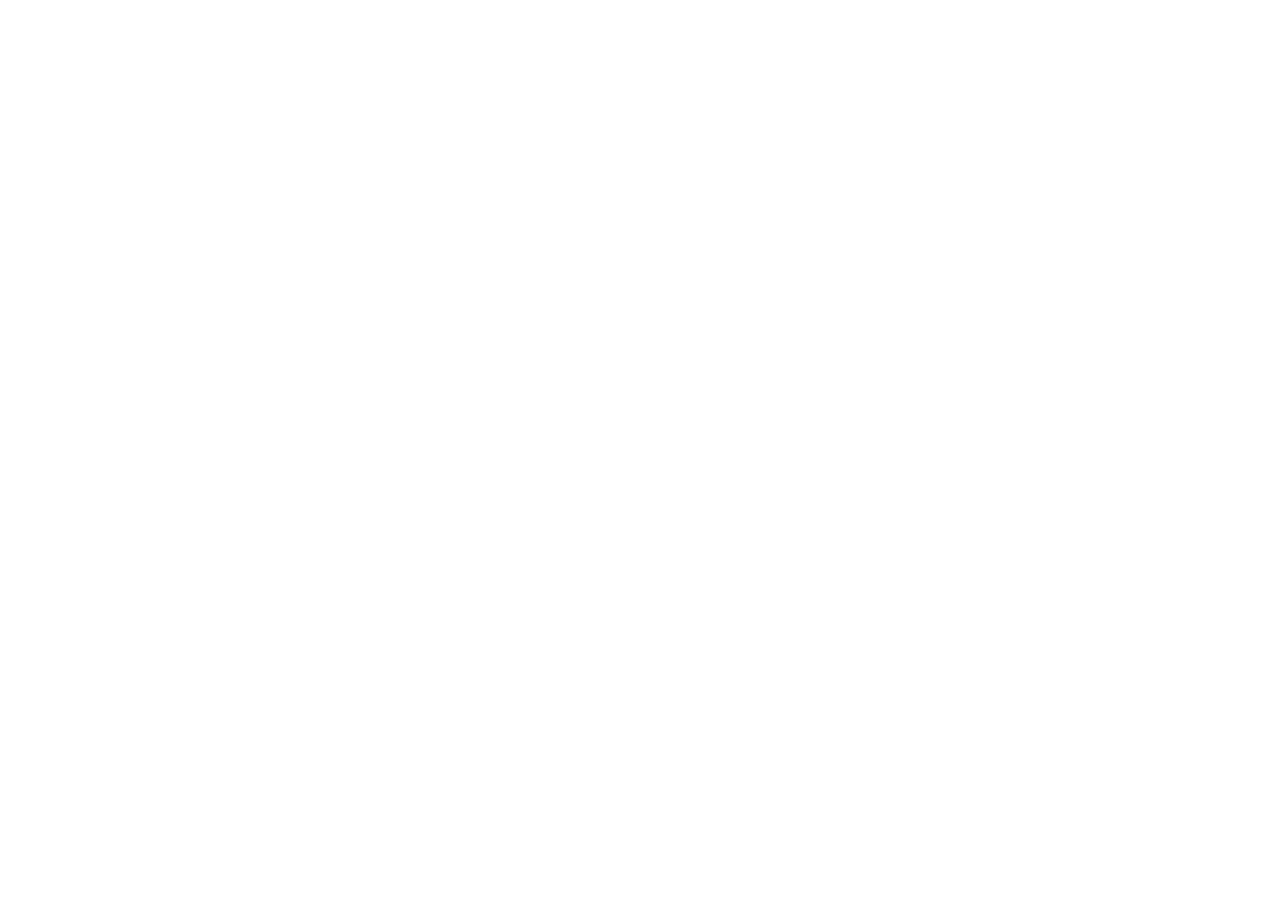
==== commit 335a0413: "Add files via upload" ====
--- a/index.html
+++ b/index.html
@@ -6,11 +6,11 @@
     <link rel="manifest" href="./manifest.webmanifest" />
     <link rel="icon" type="image/png" href="./favicon.png" />
     <link rel="apple-touch-icon" href="./ptw-icon-192.png" />
-    <meta name="theme-color" content="#f8fafc" />
+    <meta name="theme-color" content="#05070d" />
     <title>PTW 2027 — Exam System</title>
     <link href="https://fonts.googleapis.com/css2?family=Montserrat:ital,wght@0,400;0,600;0,700;0,800;0,900;1,700;1,800;1,900&family=Inter:wght@400;500;600&display=swap" rel="stylesheet">
-    <script type="module" crossorigin src="./assets/index-CwmzQbBx.js"></script>
-    <link rel="stylesheet" crossorigin href="./assets/index-B3Q05HJO.css">
+    <script type="module" crossorigin src="./assets/index-PTWv37.js"></script>
+    <link rel="stylesheet" crossorigin href="./assets/index-PTWv37.css">
   </head>
   <body>
     <div id="root"></div>
